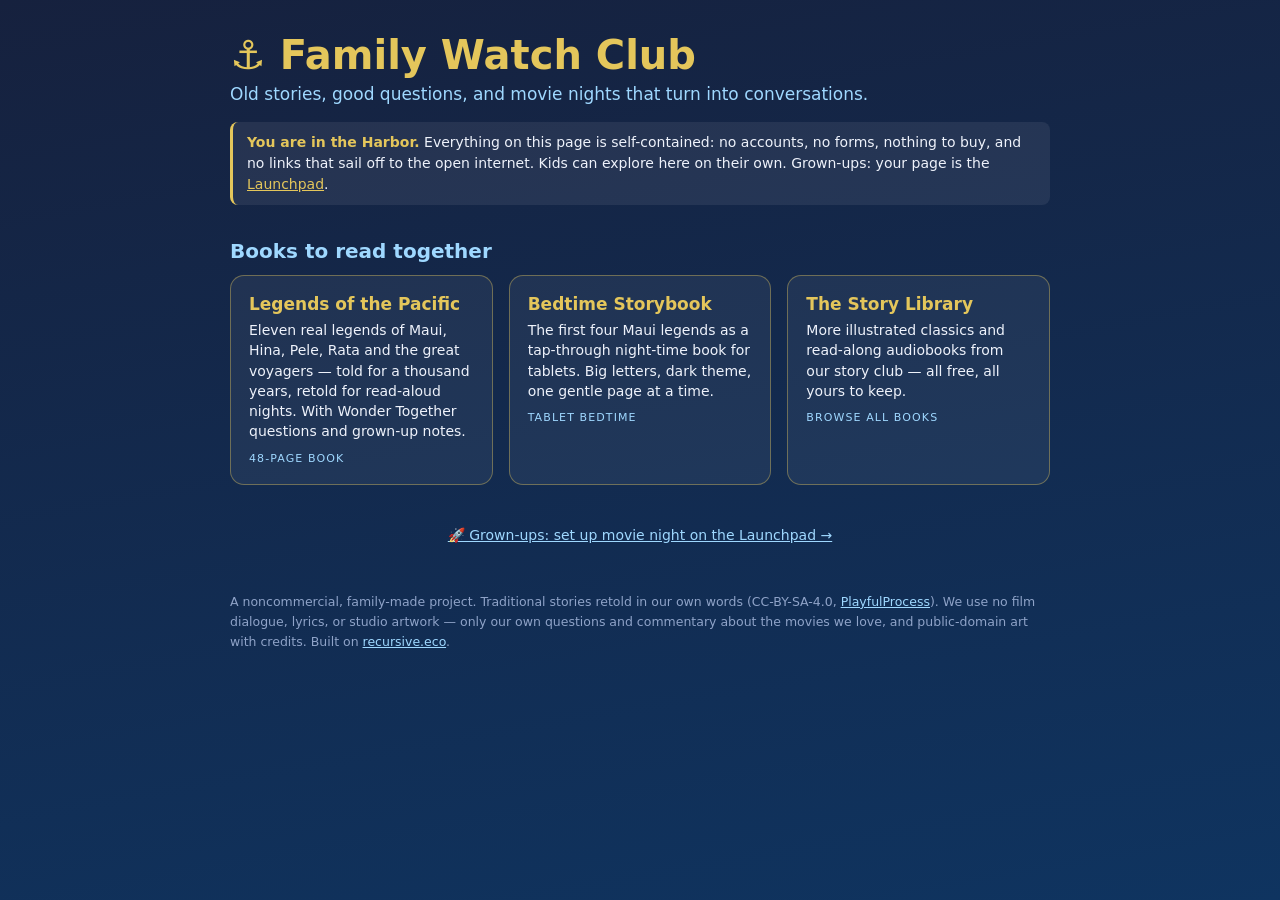
==== index.html @ 3edcb2a0 "Family Watch Club scaffold: Harbor + Launchpad pages, Movie Companion extension + zip, repo-canonica" ====
<!DOCTYPE html>
<html lang="en">
<head>
<meta charset="utf-8">
<meta name="viewport" content="width=device-width, initial-scale=1">
<title>Family Watch Club — The Harbor</title>
<style>
  :root { --deep:#16213e; --deeper:#0f3460; --gold:#e4c65b; --sky:#9fd8ff; --ink:#eef2fb; }
  * { box-sizing:border-box; }
  body { margin:0; font-family:"Avenir","Nunito","Segoe UI",system-ui,sans-serif;
         background:linear-gradient(170deg,var(--deep) 0%,var(--deeper) 100%); color:var(--ink); min-height:100vh; }
  .wrap { max-width:860px; margin:0 auto; padding:32px 20px 64px; }
  header h1 { color:var(--gold); font-size:clamp(26px,5vw,40px); margin:0 0 6px; }
  header p.tag { color:var(--sky); margin:0 0 4px; font-size:17px; }
  .harbor-note { background:rgba(255,255,255,.07); border-left:3px solid var(--gold);
                 border-radius:8px; padding:10px 14px; margin:18px 0 28px; font-size:14px; line-height:1.5; }
  .harbor-note strong { color:var(--gold); }
  h2 { color:var(--sky); font-size:20px; margin:34px 0 12px; }
  .cards { display:grid; grid-template-columns:repeat(auto-fill,minmax(230px,1fr)); gap:16px; }
  a.card { display:block; background:rgba(255,255,255,.06); border:1.5px solid rgba(228,198,91,.4);
           border-radius:14px; padding:18px; color:var(--ink); text-decoration:none; transition:transform .12s; }
  a.card:hover { transform:translateY(-3px); border-color:var(--gold); }
  a.card .t { font-weight:800; font-size:17px; color:var(--gold); margin-bottom:6px; }
  a.card .d { font-size:14px; line-height:1.45; color:var(--ink); }
  a.card .b { display:inline-block; margin-top:10px; font-size:11px; letter-spacing:.1em;
              text-transform:uppercase; color:var(--sky); }
  footer { margin-top:48px; font-size:12.5px; color:#8fa3c8; line-height:1.6; }
  footer a { color:var(--sky); }
  .grownups { margin-top:40px; text-align:center; }
  .grownups a { color:var(--sky); font-size:14px; }
</style>
</head>
<body>
<div class="wrap">
  <header>
    <h1>&#9875; Family Watch Club</h1>
    <p class="tag">Old stories, good questions, and movie nights that turn into conversations.</p>
  </header>

  <div class="harbor-note">
    <strong>You are in the Harbor.</strong> Everything on this page is self-contained:
    no accounts, no forms, nothing to buy, and no links that sail off to the open internet.
    Kids can explore here on their own. Grown-ups: your page is the
    <a href="parents.html" style="color:var(--gold)">Launchpad</a>.
  </div>

  <h2>Books to read together</h2>
  <div class="cards">
    <a class="card" href="https://playfulprocess.github.io/recursive-kids-stories-club/books/legends-of-the-pacific/booklets/book.html">
      <div class="t">Legends of the Pacific</div>
      <div class="d">Eleven real legends of Maui, Hina, Pele, Rata and the great voyagers —
        told for a thousand years, retold for read-aloud nights. With Wonder Together
        questions and grown-up notes.</div>
      <span class="b">48-page book</span>
    </a>
    <a class="card" href="bedtime-storybook.html">
      <div class="t">Bedtime Storybook</div>
      <div class="d">The first four Maui legends as a tap-through night-time book for
        tablets. Big letters, dark theme, one gentle page at a time.</div>
      <span class="b">Tablet bedtime</span>
    </a>
    <a class="card" href="https://playfulprocess.github.io/recursive-kids-stories-club/">
      <div class="t">The Story Library</div>
      <div class="d">More illustrated classics and read-along audiobooks from our
        story club — all free, all yours to keep.</div>
      <span class="b">Browse all books</span>
    </a>
  </div>

  <div class="grownups">
    <a href="parents.html">&#128640; Grown-ups: set up movie night on the Launchpad &rarr;</a>
  </div>

  <footer>
    A noncommercial, family-made project. Traditional stories retold in our own words
    (CC-BY-SA-4.0, <a href="https://github.com/PlayfulProcess">PlayfulProcess</a>).
    We use no film dialogue, lyrics, or studio artwork — only our own questions and
    commentary about the movies we love, and public-domain art with credits.
    Built on <a href="https://recursive.eco">recursive.eco</a>.
  </footer>
</div>
</body>
</html>
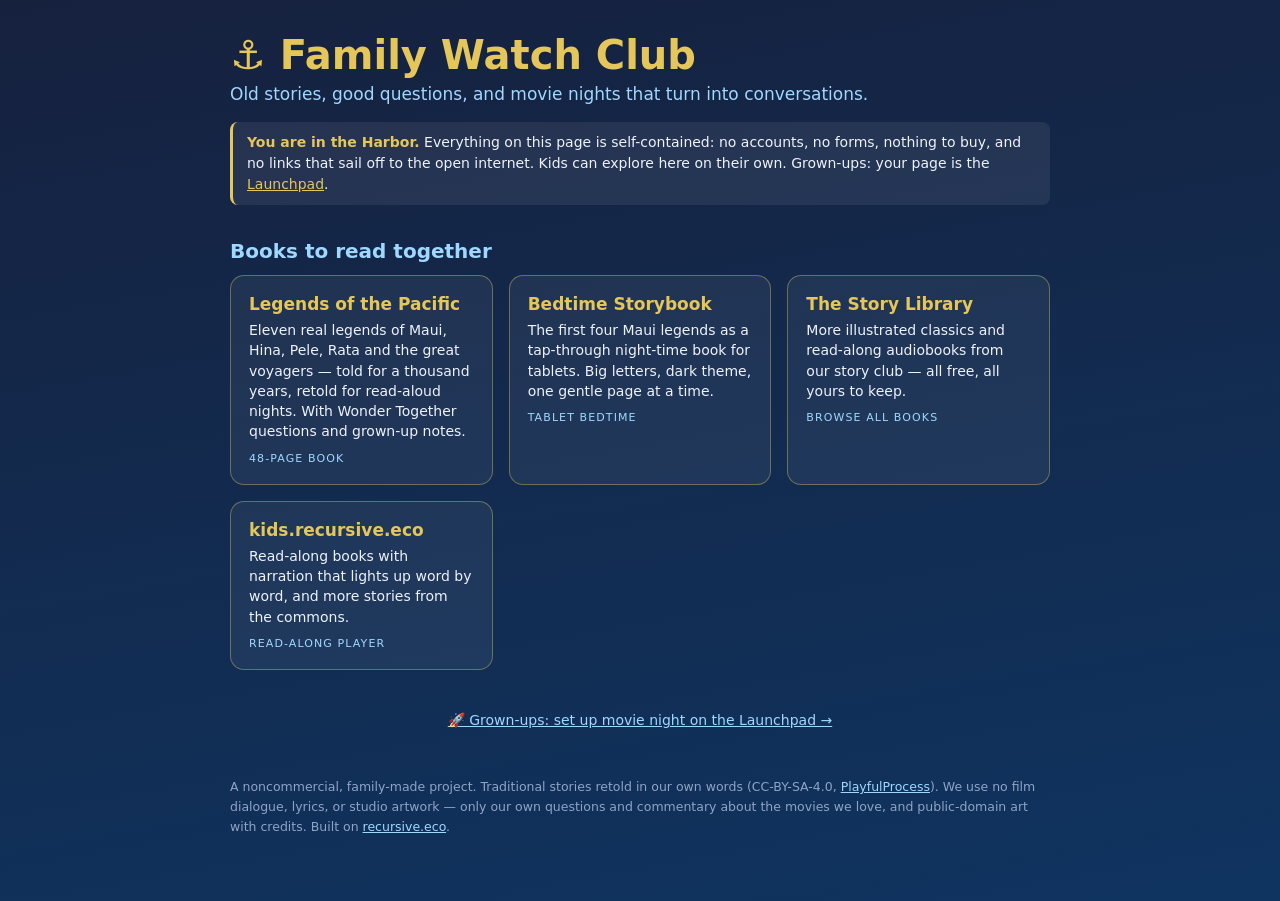
==== commit 7ec81841: "Harbor: add kids.recursive.eco read-along card Co-Authored-By: Claude Fable 5 <noreply@anthropic.com" ====
--- a/index.html
+++ b/index.html
@@ -65,6 +65,12 @@
         story club — all free, all yours to keep.</div>
       <span class="b">Browse all books</span>
     </a>
+    <a class="card" href="https://kids.recursive.eco">
+      <div class="t">kids.recursive.eco</div>
+      <div class="d">Read-along books with narration that lights up word by word,
+        and more stories from the commons.</div>
+      <span class="b">Read-along player</span>
+    </a>
   </div>
 
   <div class="grownups">
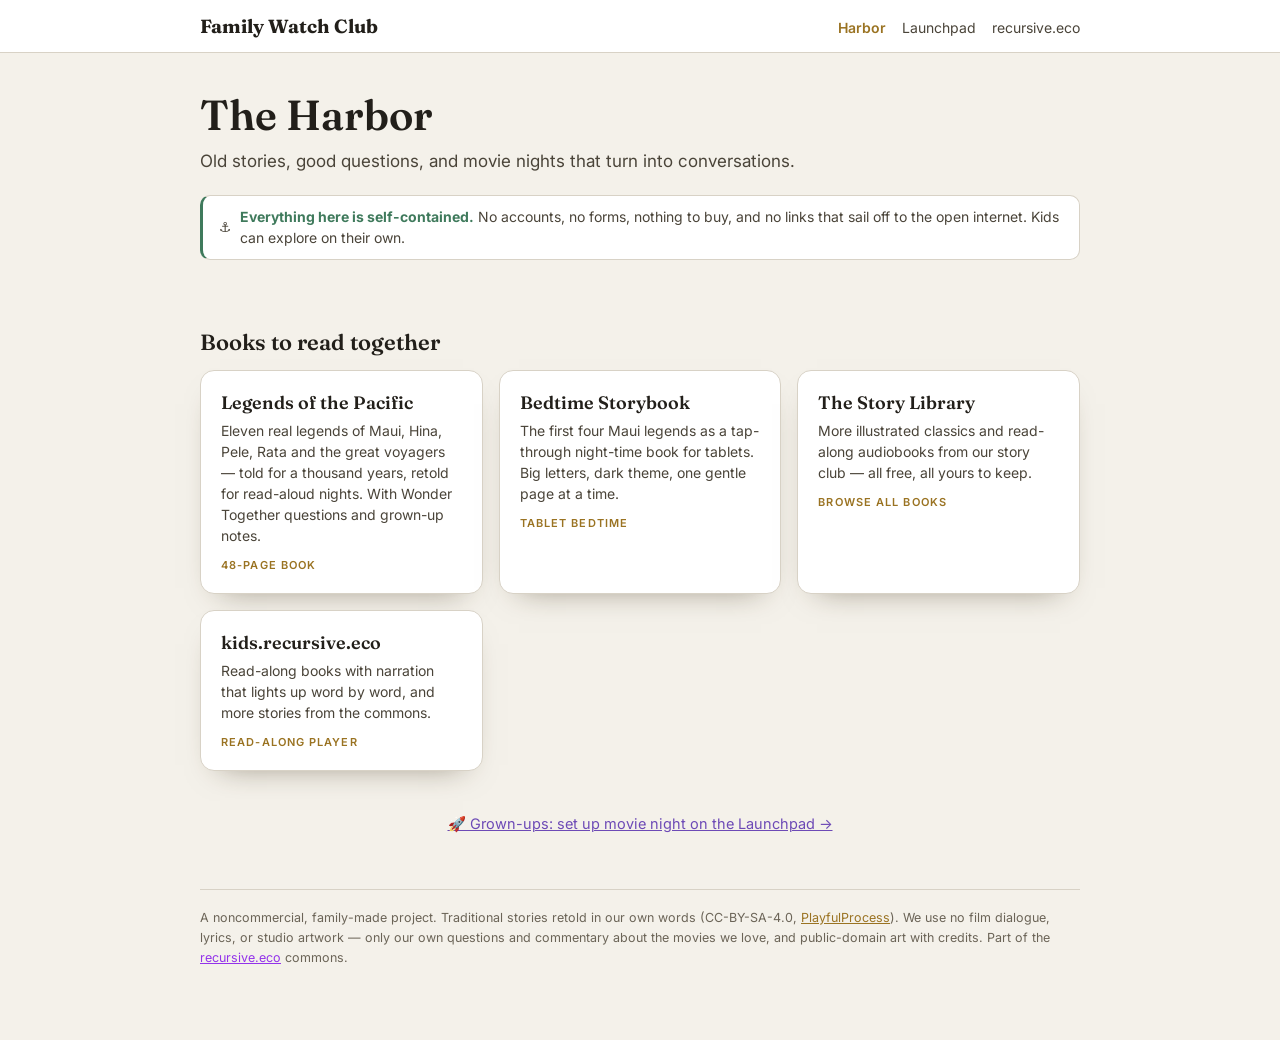
==== commit fcb9e1e4: "Restyle to the recursive channels design family: shared theme.css tokens (warm paper, Fraunces, rest" ====
--- a/index.html
+++ b/index.html
@@ -4,45 +4,60 @@
 <meta charset="utf-8">
 <meta name="viewport" content="width=device-width, initial-scale=1">
 <title>Family Watch Club — The Harbor</title>
+<link rel="preconnect" href="https://fonts.googleapis.com">
+<link href="https://fonts.googleapis.com/css2?family=Fraunces:opsz,wght@9..144,400;9..144,600;9..144,700&family=Inter:wght@400;500;600&display=swap" rel="stylesheet">
+<link rel="stylesheet" href="theme.css">
 <style>
-  :root { --deep:#16213e; --deeper:#0f3460; --gold:#e4c65b; --sky:#9fd8ff; --ink:#eef2fb; }
   * { box-sizing:border-box; }
-  body { margin:0; font-family:"Avenir","Nunito","Segoe UI",system-ui,sans-serif;
-         background:linear-gradient(170deg,var(--deep) 0%,var(--deeper) 100%); color:var(--ink); min-height:100vh; }
-  .wrap { max-width:860px; margin:0 auto; padding:32px 20px 64px; }
-  header h1 { color:var(--gold); font-size:clamp(26px,5vw,40px); margin:0 0 6px; }
-  header p.tag { color:var(--sky); margin:0 0 4px; font-size:17px; }
-  .harbor-note { background:rgba(255,255,255,.07); border-left:3px solid var(--gold);
-                 border-radius:8px; padding:10px 14px; margin:18px 0 28px; font-size:14px; line-height:1.5; }
-  .harbor-note strong { color:var(--gold); }
-  h2 { color:var(--sky); font-size:20px; margin:34px 0 12px; }
-  .cards { display:grid; grid-template-columns:repeat(auto-fill,minmax(230px,1fr)); gap:16px; }
-  a.card { display:block; background:rgba(255,255,255,.06); border:1.5px solid rgba(228,198,91,.4);
-           border-radius:14px; padding:18px; color:var(--ink); text-decoration:none; transition:transform .12s; }
-  a.card:hover { transform:translateY(-3px); border-color:var(--gold); }
-  a.card .t { font-weight:800; font-size:17px; color:var(--gold); margin-bottom:6px; }
-  a.card .d { font-size:14px; line-height:1.45; color:var(--ink); }
-  a.card .b { display:inline-block; margin-top:10px; font-size:11px; letter-spacing:.1em;
-              text-transform:uppercase; color:var(--sky); }
-  footer { margin-top:48px; font-size:12.5px; color:#8fa3c8; line-height:1.6; }
-  footer a { color:var(--sky); }
-  .grownups { margin-top:40px; text-align:center; }
-  .grownups a { color:var(--sky); font-size:14px; }
+  body { margin:0; font-family:var(--sans); background:var(--bg); color:var(--ink); min-height:100vh; }
+  .topbar { border-bottom:1px solid var(--line); background:var(--surface); }
+  .topbar .in { max-width:920px; margin:0 auto; padding:14px 20px; display:flex; align-items:baseline; gap:18px; flex-wrap:wrap; }
+  .topbar .brand { font-family:var(--serif-display); font-weight:700; font-size:19px; color:var(--ink); text-decoration:none; }
+  .topbar nav { margin-left:auto; display:flex; gap:16px; font-size:14px; }
+  .topbar nav a { color:var(--ink-soft); text-decoration:none; }
+  .topbar nav a.here { color:var(--gold); font-weight:600; }
+  .topbar nav a:hover { color:var(--gold); }
+  .wrap { max-width:920px; margin:0 auto; padding:36px 20px 72px; }
+  h1 { font-family:var(--serif-display); font-weight:600; font-size:clamp(28px,5vw,42px); margin:0 0 8px; }
+  p.tag { color:var(--ink-soft); margin:0; font-size:17px; line-height:1.5; }
+  .zone { display:inline-flex; align-items:center; gap:8px; margin:20px 0 30px; background:var(--surface);
+          border:1px solid var(--line); border-left:3px solid var(--harbor); border-radius:10px;
+          padding:10px 16px; font-size:14px; line-height:1.55; color:var(--ink-soft); }
+  .zone strong { color:var(--harbor); }
+  h2 { font-family:var(--serif-display); font-weight:600; font-size:22px; margin:38px 0 14px; }
+  .cards { display:grid; grid-template-columns:repeat(auto-fill,minmax(250px,1fr)); gap:16px; }
+  a.card { display:block; background:var(--surface); border:1px solid var(--line); border-radius:14px;
+           padding:20px; color:var(--ink); text-decoration:none; box-shadow:var(--shadow-card);
+           transition:transform .12s, box-shadow .12s; }
+  a.card:hover { transform:translateY(-3px); box-shadow:var(--shadow-lift); }
+  a.card .t { font-family:var(--serif-display); font-weight:600; font-size:18px; margin-bottom:6px; }
+  a.card .d { font-size:14px; line-height:1.5; color:var(--ink-soft); }
+  a.card .b { display:inline-block; margin-top:12px; font-size:11px; letter-spacing:.1em;
+              text-transform:uppercase; color:var(--gold); font-weight:600; }
+  .grownups { margin-top:44px; text-align:center; font-size:14.5px; }
+  .grownups a { color:var(--launch); }
+  footer { margin-top:56px; border-top:1px solid var(--line); padding-top:18px;
+           font-size:12.5px; color:var(--mut); line-height:1.6; }
+  footer a { color:var(--gold); }
 </style>
 </head>
 <body>
+<div class="topbar"><div class="in">
+  <a class="brand" href="index.html">Family Watch Club</a>
+  <nav>
+    <a class="here" href="index.html">Harbor</a>
+    <a href="parents.html">Launchpad</a>
+    <a href="https://recursive.eco">recursive.eco</a>
+  </nav>
+</div></div>
+
 <div class="wrap">
-  <header>
-    <h1>&#9875; Family Watch Club</h1>
-    <p class="tag">Old stories, good questions, and movie nights that turn into conversations.</p>
-  </header>
+  <h1>The Harbor</h1>
+  <p class="tag">Old stories, good questions, and movie nights that turn into conversations.</p>
 
-  <div class="harbor-note">
-    <strong>You are in the Harbor.</strong> Everything on this page is self-contained:
-    no accounts, no forms, nothing to buy, and no links that sail off to the open internet.
-    Kids can explore here on their own. Grown-ups: your page is the
-    <a href="parents.html" style="color:var(--gold)">Launchpad</a>.
-  </div>
+  <div class="zone"><span>&#9875;</span><span><strong>Everything here is self-contained.</strong>
+    No accounts, no forms, nothing to buy, and no links that sail off to the open internet.
+    Kids can explore on their own.</span></div>
 
   <h2>Books to read together</h2>
   <div class="cards">
@@ -82,7 +97,7 @@
     (CC-BY-SA-4.0, <a href="https://github.com/PlayfulProcess">PlayfulProcess</a>).
     We use no film dialogue, lyrics, or studio artwork — only our own questions and
     commentary about the movies we love, and public-domain art with credits.
-    Built on <a href="https://recursive.eco">recursive.eco</a>.
+    Part of the <a href="https://recursive.eco">recursive.eco</a> commons.
   </footer>
 </div>
 </body>
--- a/theme.css
+++ b/theme.css
@@ -0,0 +1,41 @@
+/* ───────────────────────────────────────────────────────────────────────────
+   Family Watch Club — shared design tokens, inherited from the recursive
+   channels family (recursive-tarot/theme.css). DEFINE COLOURS HERE ONLY.
+   Light-only: backgrounds always light, text always dark enough to read.
+   ─────────────────────────────────────────────────────────────────────────── */
+:root{
+  /* —— surfaces (always light) —— */
+  --bg:#f4f1ea;            /* page background (warm paper) */
+  --surface:#ffffff;       /* cards / panels */
+  --panel2:#faf8f3;        /* slightly recessed panel */
+  --chip:#faf3e6;          /* soft gold chip fill */
+
+  /* —— ink —— */
+  --ink:#221f1a;
+  --ink-soft:#4a4439;
+  --mut:#6b6457;
+  --faint:#8a8273;
+
+  /* —— hairlines —— */
+  --line:#d8d2c6;
+  --line-soft:#cfc8ba;
+
+  /* —— the one UI accent: restrained gold —— */
+  --gold:#9a7322;
+  --gold-dark:#7c5b18;
+
+  /* —— harbor / launchpad zone hues (mid-tone, legible on light) —— */
+  --harbor:#3f7a5c;        /* self-contained, kid-alone-safe */
+  --launch:#6d4ab6;        /* leaves the harbor (grown-up zone) */
+
+  /* —— shadows —— */
+  --shadow-card:0 14px 30px -20px rgba(60,45,20,.55);
+  --shadow-lift:0 26px 46px -22px rgba(60,45,20,.6);
+
+  /* —— type families —— */
+  --serif-display:"Fraunces",Georgia,"Times New Roman",serif;
+  --sans:Inter,system-ui,-apple-system,"Segoe UI",sans-serif;
+}
+
+/* recursive.eco links render in the platform purple, site-wide (wayfinding to the parent) */
+a[href^="https://recursive.eco"],a[href^="https://flow.recursive.eco"],a[href^="https://kids.recursive.eco"]{color:#9333ea}
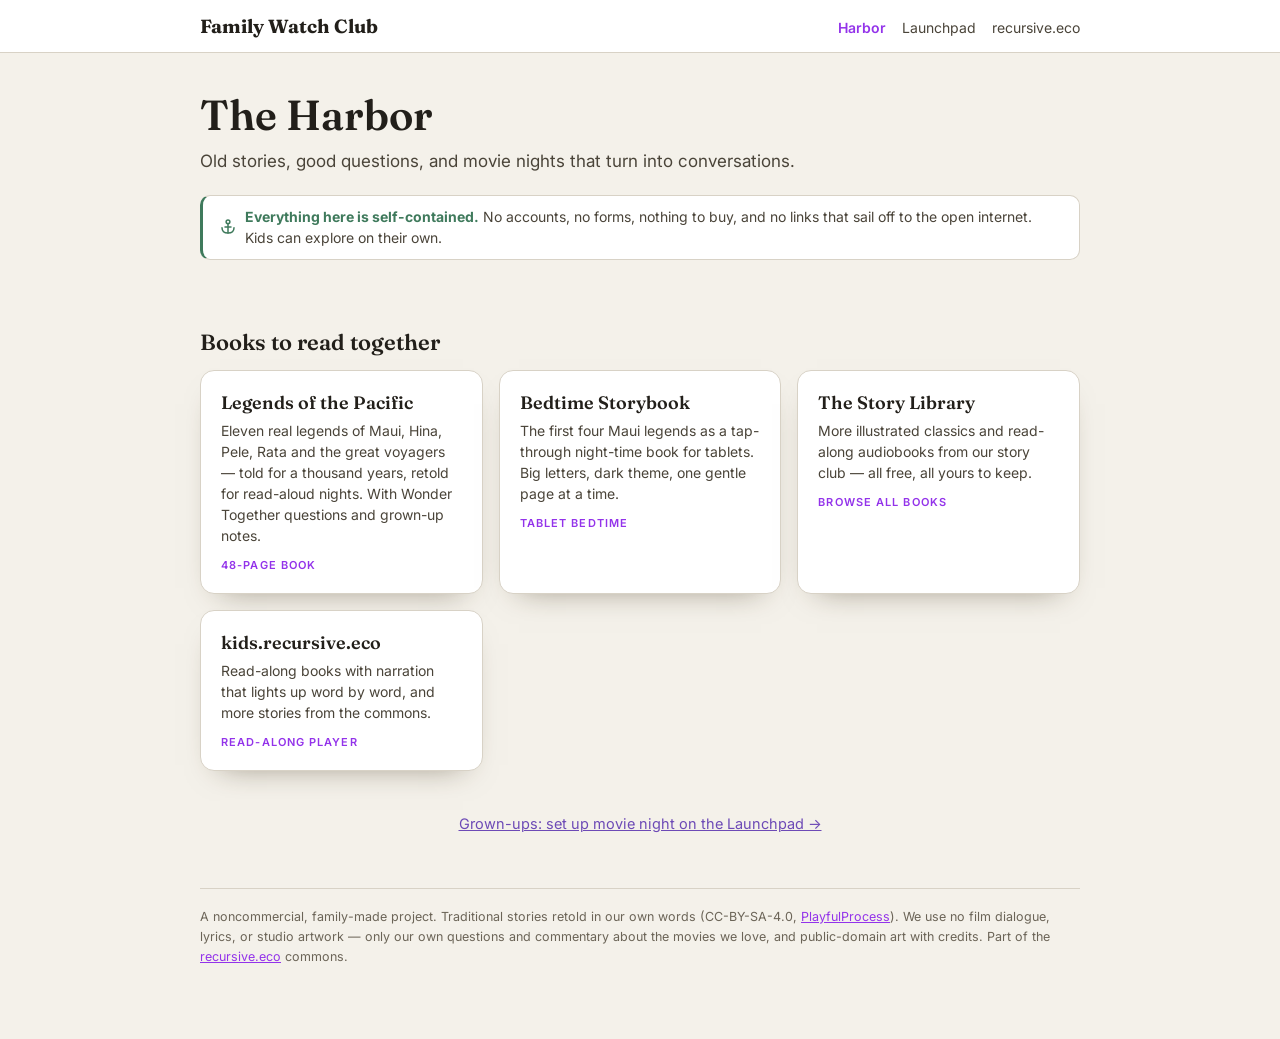
==== commit cf9bb523: "Platform-purple accent, SVG zone icons, Encanto in watch list, repo-canonical Frozen + KPDH grammar " ====
--- a/index.html
+++ b/index.html
@@ -55,7 +55,7 @@
   <h1>The Harbor</h1>
   <p class="tag">Old stories, good questions, and movie nights that turn into conversations.</p>
 
-  <div class="zone"><span>&#9875;</span><span><strong>Everything here is self-contained.</strong>
+  <div class="zone"><svg width="18" height="18" viewBox="0 0 24 24" fill="none" stroke="currentColor" stroke-width="2" stroke-linecap="round" style="flex-shrink:0; color:var(--harbor)"><circle cx="12" cy="5" r="2.5"/><line x1="12" y1="7.5" x2="12" y2="20"/><path d="M4 13c0 4.5 3.5 7 8 7s8-2.5 8-7"/><line x1="8" y1="12" x2="16" y2="12"/></svg><span><strong>Everything here is self-contained.</strong>
     No accounts, no forms, nothing to buy, and no links that sail off to the open internet.
     Kids can explore on their own.</span></div>
 
@@ -89,7 +89,7 @@
   </div>
 
   <div class="grownups">
-    <a href="parents.html">&#128640; Grown-ups: set up movie night on the Launchpad &rarr;</a>
+    <a href="parents.html">Grown-ups: set up movie night on the Launchpad &rarr;</a>
   </div>
 
   <footer>
--- a/theme.css
+++ b/theme.css
@@ -20,9 +20,9 @@
   --line:#d8d2c6;
   --line-soft:#cfc8ba;
 
-  /* —— the one UI accent: restrained gold —— */
-  --gold:#9a7322;
-  --gold-dark:#7c5b18;
+  /* —— the one UI accent: recursive.eco platform purple —— */
+  --gold:#9333ea;       /* token name kept for page compat; value = platform purple */
+  --gold-dark:#7c2fd0;
 
   /* —— harbor / launchpad zone hues (mid-tone, legible on light) —— */
   --harbor:#3f7a5c;        /* self-contained, kid-alone-safe */
